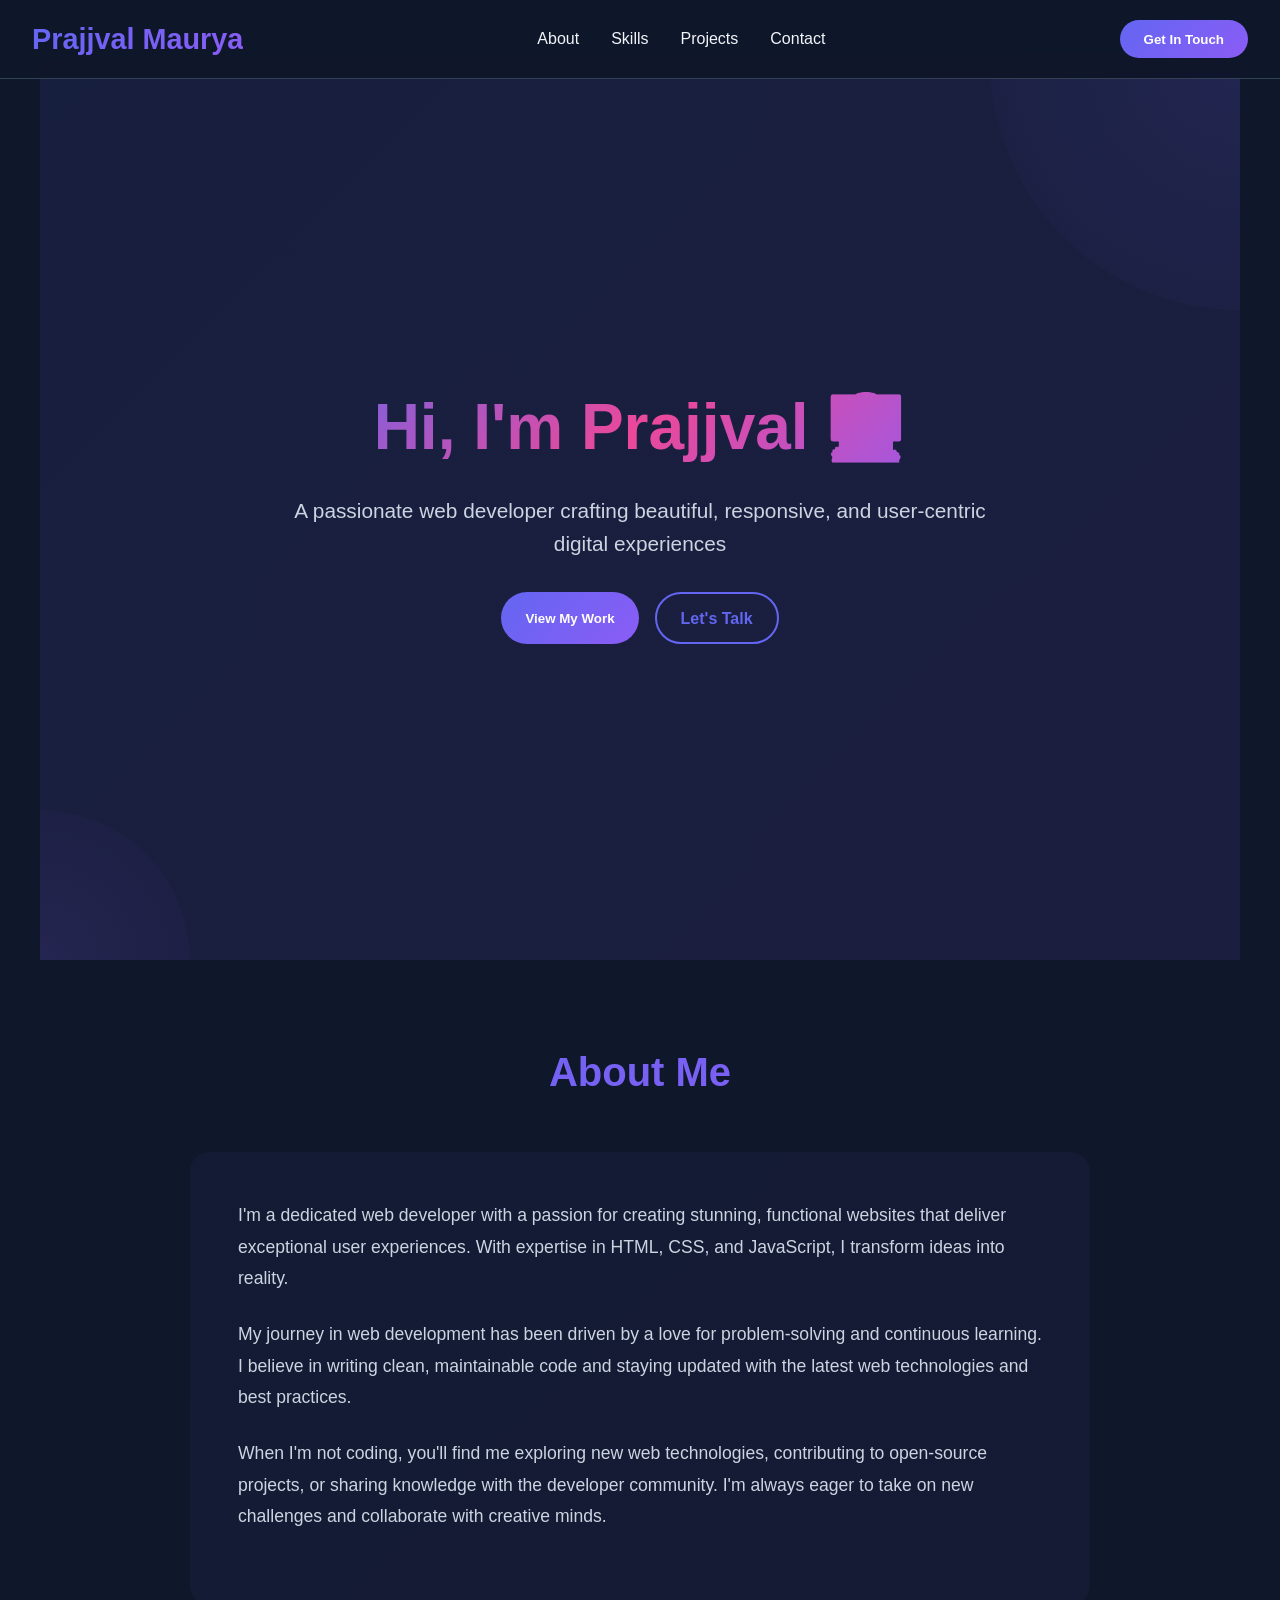
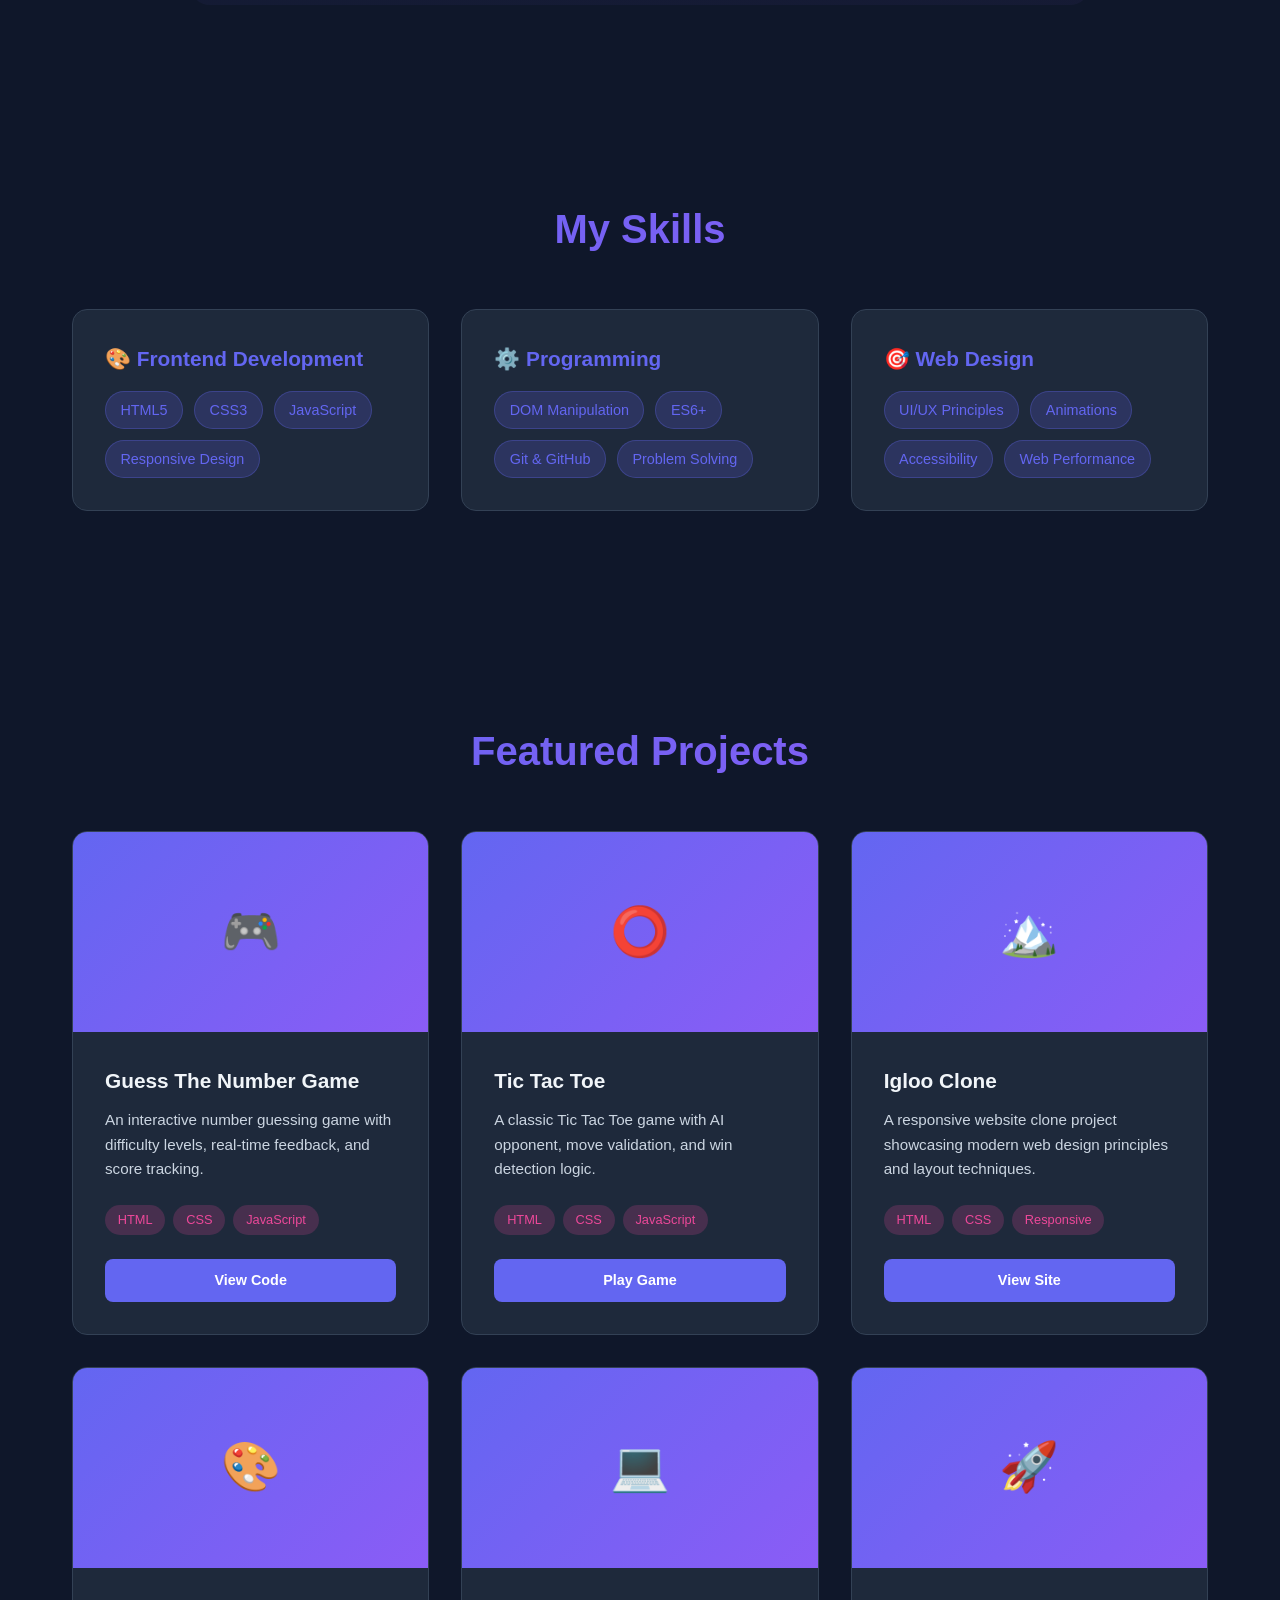
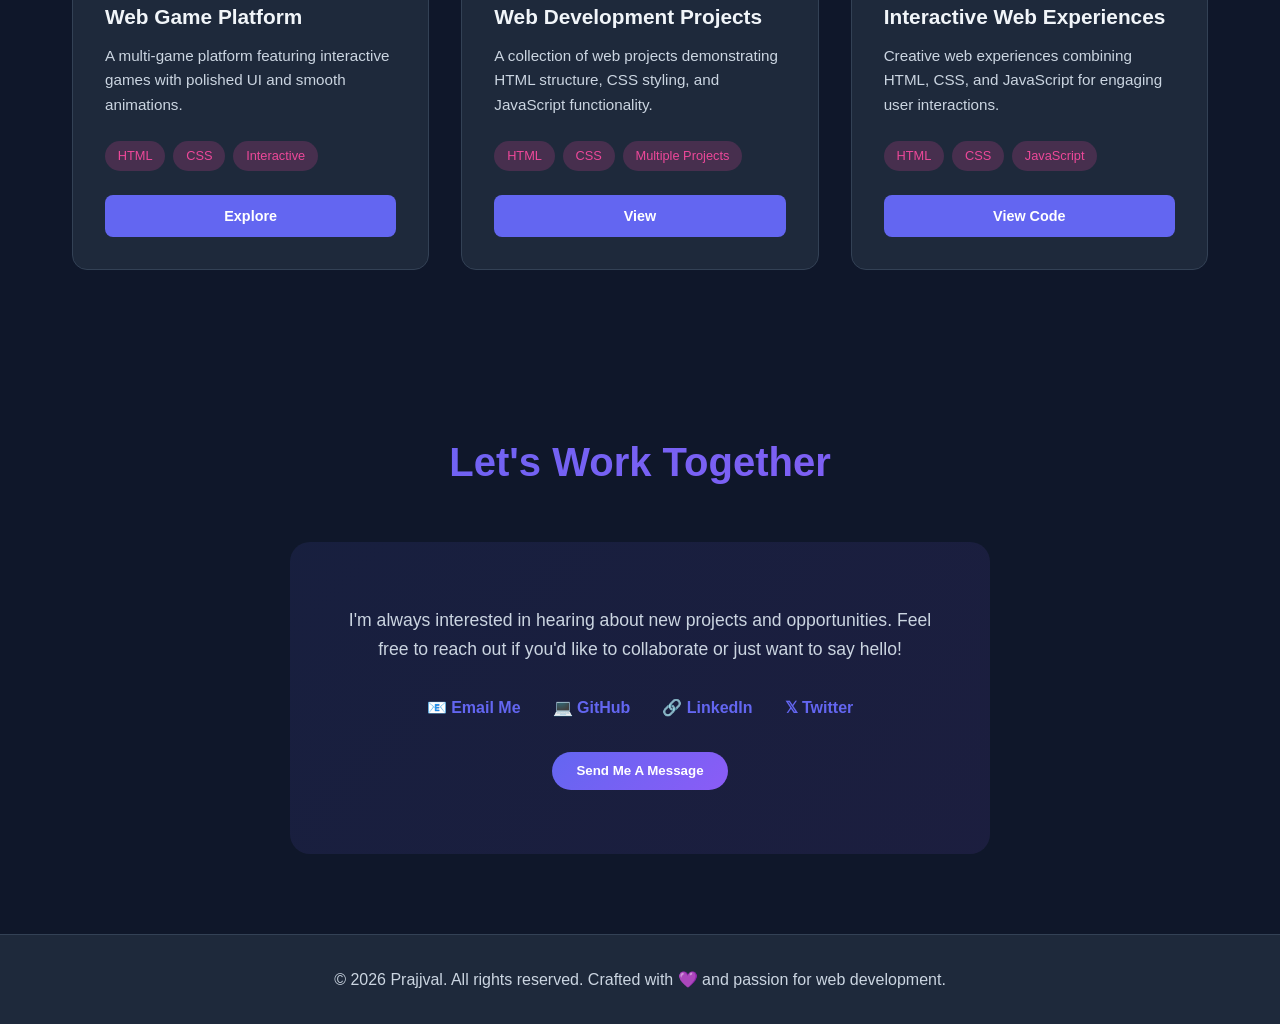
==== my-portfolio/index.html @ e957df8e "Rename portfolio.html to index.html" ====
<!DOCTYPE html>
<html lang="en">
<head>
    <meta charset="UTF-8">
    <meta name="viewport" content="width=device-width, initial-scale=1.0">
    <title>Prajjval-Web Developer Portfolio</title>
    <link rel="stylesheet" href="portfolio.css">
</head>
<body>
    <!-- Navigation -->
    <nav>
        <div class="logo">Prajjval Maurya</div>
        <ul class="nav-links">
            <li><a href="#about">About</a></li>
            <li><a href="#skills">Skills</a></li>
            <li><a href="#projects">Projects</a></li>
            <li><a href="#contact">Contact</a></li>
        </ul>
        <button class="cta-button" onclick="document.getElementById('contact').scrollIntoView(true)">Get In Touch</button>
    </nav>

    <!-- Hero Section -->
    <section class="hero">
        <div class="hero-content">
            <h1>Hi, I'm Prajjval 👨‍💻</h1>
            <p>A passionate web developer crafting beautiful, responsive, and user-centric digital experiences</p>
            <div class="hero-buttons">
                <button class="cta-button" onclick="document.getElementById('projects').scrollIntoView(true)">View My Work</button>
                <a href="#contact" class="secondary-button">Let's Talk</a>
            </div>
        </div>
    </section>

    <!-- About Section -->
    <section id="about">
        <h2 class="section-title">About Me</h2>
        <div class="about">
            <p>
                I'm a dedicated web developer with a passion for creating stunning, functional websites that deliver exceptional user experiences. With expertise in HTML, CSS, and JavaScript, I transform ideas into reality.
            </p>
            <p>
                My journey in web development has been driven by a love for problem-solving and continuous learning. I believe in writing clean, maintainable code and staying updated with the latest web technologies and best practices.
            </p>
            <p>
                When I'm not coding, you'll find me exploring new web technologies, contributing to open-source projects, or sharing knowledge with the developer community. I'm always eager to take on new challenges and collaborate with creative minds.
            </p>
        </div>
    </section>

    <!-- Skills Section -->
    <section id="skills">
        <h2 class="section-title">My Skills</h2>
        <div class="skills-container">
            <div class="skill-card">
                <h3>🎨 Frontend Development</h3>
                <div class="skill-list">
                    <span class="skill-tag">HTML5</span>
                    <span class="skill-tag">CSS3</span>
                    <span class="skill-tag">JavaScript</span>
                    <span class="skill-tag">Responsive Design</span>
                </div>
            </div>
            <div class="skill-card">
                <h3>⚙️ Programming</h3>
                <div class="skill-list">
                    <span class="skill-tag">DOM Manipulation</span>
                    <span class="skill-tag">ES6+</span>
                    <span class="skill-tag">Git & GitHub</span>
                    <span class="skill-tag">Problem Solving</span>
                </div>
            </div>
            <div class="skill-card">
                <h3>🎯 Web Design</h3>
                <div class="skill-list">
                    <span class="skill-tag">UI/UX Principles</span>
                    <span class="skill-tag">Animations</span>
                    <span class="skill-tag">Accessibility</span>
                    <span class="skill-tag">Web Performance</span>
                </div>
            </div>
        </div>
    </section>

    <!-- Projects Section -->
    <section id="projects">
        <h2 class="section-title">Featured Projects</h2>
        <div class="projects-grid">
            <div class="project-card">
                <div class="project-image">🎮</div>
                <div class="project-content">
                    <h3>Guess The Number Game</h3>
                    <p>An interactive number guessing game with difficulty levels, real-time feedback, and score tracking.</p>
                    <div class="project-tags">
                        <span class="project-tag">HTML</span>
                        <span class="project-tag">CSS</span>
                        <span class="project-tag">JavaScript</span>
                    </div>
                    <div class="project-links">
                        <a href="../guessthenumgame.js" class="live">View Code</a>
                    </div>
                </div>
            </div>

            <div class="project-card">
                <div class="project-image">⭕</div>
                <div class="project-content">
                    <h3>Tic Tac Toe</h3>
                    <p>A classic Tic Tac Toe game with AI opponent, move validation, and win detection logic.</p>
                    <div class="project-tags">
                        <span class="project-tag">HTML</span>
                        <span class="project-tag">CSS</span>
                        <span class="project-tag">JavaScript</span>
                    </div>
                    <div class="project-links">
                        <a href="../tictactoe.html" class="live">Play Game</a>
                    </div>
                </div>
            </div>

            <div class="project-card">
                <div class="project-image">🏔️</div>
                <div class="project-content">
                    <h3>Igloo Clone</h3>
                    <p>A responsive website clone project showcasing modern web design principles and layout techniques.</p>
                    <div class="project-tags">
                        <span class="project-tag">HTML</span>
                        <span class="project-tag">CSS</span>
                        <span class="project-tag">Responsive</span>
                    </div>
                    <div class="project-links">
                        <a href="../igloo-clone/index.html" class="live">View Site</a>
                    </div>
                </div>
            </div>

            <div class="project-card">
                <div class="project-image">🎨</div>
                <div class="project-content">
                    <h3>Web Game Platform</h3>
                    <p>A multi-game platform featuring interactive games with polished UI and smooth animations.</p>
                    <div class="project-tags">
                        <span class="project-tag">HTML</span>
                        <span class="project-tag">CSS</span>
                        <span class="project-tag">Interactive</span>
                    </div>
                    <div class="project-links">
                        <a href="../game.html" class="live">Explore</a>
                    </div>
                </div>
            </div>

            <div class="project-card">
                <div class="project-image">💻</div>
                <div class="project-content">
                    <h3>Web Development Projects</h3>
                    <p>A collection of web projects demonstrating HTML structure, CSS styling, and JavaScript functionality.</p>
                    <div class="project-tags">
                        <span class="project-tag">HTML</span>
                        <span class="project-tag">CSS</span>
                        <span class="project-tag">Multiple Projects</span>
                    </div>
                    <div class="project-links">
                        <a href="../htmlbestproject.html" class="live">View</a>
                    </div>
                </div>
            </div>

            <div class="project-card">
                <div class="project-image">🚀</div>
                <div class="project-content">
                    <h3>Interactive Web Experiences</h3>
                    <p>Creative web experiences combining HTML, CSS, and JavaScript for engaging user interactions.</p>
                    <div class="project-tags">
                        <span class="project-tag">HTML</span>
                        <span class="project-tag">CSS</span>
                        <span class="project-tag">JavaScript</span>
                    </div>
                    <div class="project-links">
                        <a href="../script.js" class="live">View Code</a>
                    </div>
                </div>
            </div>
        </div>
    </section>

    <!-- Contact Section -->
    <section id="contact">
        <h2 class="section-title">Let's Work Together</h2>
        <div class="contact">
            <p>I'm always interested in hearing about new projects and opportunities. Feel free to reach out if you'd like to collaborate or just want to say hello!</p>
            <div class="contact-links">
                <a href="mailto:prajjvalmaurya17@gmail.com" class="contact-link">📧 Email Me</a>
                <a href="https://github.com/Prajjvalmaurya" target="_blank" class="contact-link">💻 GitHub</a>
                <a href="https://www.linkedin.com/in/prajjval-maurya-378083308/" target="_blank" class="contact-link">🔗 LinkedIn</a>
                <a href="https://twitter.com" target="_blank" class="contact-link">𝕏 Twitter</a>
            </div>
            <button class="cta-button" onclick="alert('Thank you for your interest! Please update the email link with your actual contact information.')">Send Me A Message</button>
        </div>
    </section>

    <!-- Footer -->
    <footer>
        <p>&copy; 2026 Prajjval. All rights reserved. Crafted with 💜 and passion for web development.</p>
    </footer>
</body>
</html>
---- my-portfolio/portfolio.css ----
* {
    margin: 0;
    padding: 0;
    box-sizing: border-box;
}

:root {
    --primary-color: #6366f1;
    --secondary-color: #8b5cf6;
    --accent-color: #ec4899;
    --dark-bg: #0f172a;
    --card-bg: #1e293b;
    --text-primary: #f1f5f9;
    --text-secondary: #cbd5e1;
    --border-color: #334155;
}

body {
    font-family: 'Segoe UI', Tahoma, Geneva, Verdana, sans-serif;
    background-color: var(--dark-bg);
    color: var(--text-primary);
    line-height: 1.6;
    overflow-x: hidden;
}

/* Navigation */
nav {
    position: fixed;
    top: 0;
    width: 100%;
    background: rgba(15, 23, 42, 0.95);
    backdrop-filter: blur(10px);
    padding: 1rem 2rem;
    display: flex;
    justify-content: space-between;
    align-items: center;
    z-index: 1000;
    border-bottom: 1px solid var(--border-color);
}

.logo {
    font-size: 1.8rem;
    font-weight: bold;
    background: linear-gradient(135deg, var(--primary-color), var(--secondary-color));
    -webkit-background-clip: text;
    -webkit-text-fill-color: transparent;
    background-clip: text;
}

.nav-links {
    display: flex;
    list-style: none;
    gap: 2rem;
}

.nav-links a {
    color: var(--text-primary);
    text-decoration: none;     
    transition: color 0.3s ease;
    font-weight: 500;
}

.nav-links a:hover {
    color: var(--primary-color);
}

.cta-button {
    background: linear-gradient(135deg, var(--primary-color), var(--secondary-color));
    color: white;
    padding: 0.7rem 1.5rem;
    border-radius: 50px;
    text-decoration: none;
    transition: transform 0.3s ease, box-shadow 0.3s ease;
    border: none;
    cursor: pointer;
    font-weight: 600;
}

.cta-button:hover {
    transform: translateY(-2px);
    box-shadow: 0 10px 30px rgba(99, 102, 241, 0.3);
}

/* Hero Section */
.hero {
    min-height: 100vh;
    display: flex;
    align-items: center;
    justify-content: center;
    text-align: center;
    background: linear-gradient(135deg, rgba(99, 102, 241, 0.1), rgba(139, 92, 246, 0.1));
    margin-top: 60px;
    position: relative;
    overflow: hidden;
}

.hero::before {
    content: '';
    position: absolute;
    width: 500px;
    height: 500px;
    background: radial-gradient(circle, rgba(99, 102, 241, 0.1), transparent);
    border-radius: 50%;
    top: -250px;
    right: -250px;
    animation: float 20s infinite ease-in-out;
}

.hero::after {
    content: '';
    position: absolute;
    width: 300px;
    height: 300px;
    background: radial-gradient(circle, rgba(139, 92, 246, 0.1), transparent);
    border-radius: 50%;
    bottom: -150px;
    left: -150px;
    animation: float 25s infinite ease-in-out;
}

.hero-content {
    position: relative;
    z-index: 1;
    max-width: 800px;
    padding: 2rem;
}

.hero h1 {
    font-size: 4rem;
    margin-bottom: 1rem;
    background: linear-gradient(135deg, var(--primary-color), var(--accent-color), var(--secondary-color));
    -webkit-background-clip: text;
    -webkit-text-fill-color: transparent;
    background-clip: text;
    animation: slideInDown 1s ease-out;
}

.hero p {
    font-size: 1.3rem;
    color: var(--text-secondary);
    margin-bottom: 2rem;
    animation: slideInUp 1s ease-out 0.2s both;
}

.hero-buttons {
    display: flex;
    gap: 1rem;
    justify-content: center;
    flex-wrap: wrap;
    animation: slideInUp 1s ease-out 0.4s both;
}

.secondary-button {
    border: 2px solid var(--primary-color);
    color: var(--primary-color);
    padding: 0.7rem 1.5rem;
    border-radius: 50px;
    text-decoration: none;
    transition: all 0.3s ease;
    font-weight: 600;
}

.secondary-button:hover {
    background: var(--primary-color);
    color: white;
    transform: translateY(-2px);
}

/* Animations */
@keyframes float {
    0%, 100% { transform: translateY(0px); }
    50% { transform: translateY(30px); }
}

@keyframes slideInDown {
    from {
        opacity: 0;
        transform: translateY(-30px);
    }
    to {
        opacity: 1;
        transform: translateY(0);
    }
}

@keyframes slideInUp {
    from {
        opacity: 0;
        transform: translateY(30px);
    }
    to {
        opacity: 1;
        transform: translateY(0);
    }
}

@keyframes fadeInScale {
    from {
        opacity: 0;
        transform: scale(0.9);
    }
    to {
        opacity: 1;
        transform: scale(1);
    }
}

/* Section Styling */
section {
    padding: 5rem 2rem;
    max-width: 1200px;
    margin: 0 auto;
}

.section-title {
    font-size: 2.5rem;
    margin-bottom: 3rem;
    text-align: center;
    background: linear-gradient(135deg, var(--primary-color), var(--secondary-color));
    -webkit-background-clip: text;
    -webkit-text-fill-color: transparent;
    background-clip: text;
}

/* About Section */
.about {
    background: linear-gradient(135deg, rgba(99, 102, 241, 0.05), rgba(139, 92, 246, 0.05));
    border-radius: 20px;
    padding: 3rem;
    margin: 2rem auto;
    max-width: 900px;
}

.about p {
    font-size: 1.1rem;
    color: var(--text-secondary);
    margin-bottom: 1.5rem;
    line-height: 1.8;
}

/* Skills Section */
.skills-container {
    display: grid;
    grid-template-columns: repeat(auto-fit, minmax(250px, 1fr));
    gap: 2rem;
    margin-bottom: 3rem;
}

.skill-card {
    background: var(--card-bg);
    padding: 2rem;
    border-radius: 15px;
    border: 1px solid var(--border-color);
    transition: all 0.3s ease;
    animation: fadeInScale 0.6s ease-out;
}

.skill-card:hover {
    transform: translateY(-10px);
    border-color: var(--primary-color);
    box-shadow: 0 20px 50px rgba(99, 102, 241, 0.2);
}

.skill-card h3 {
    color: var(--primary-color);
    margin-bottom: 1rem;
    font-size: 1.3rem;
}

.skill-list {
    display: flex;
    flex-wrap: wrap;
    gap: 0.7rem;
}

.skill-tag {
    background: rgba(99, 102, 241, 0.2);
    color: var(--primary-color);
    padding: 0.4rem 0.9rem;
    border-radius: 20px;
    font-size: 0.9rem;
    border: 1px solid rgba(99, 102, 241, 0.3);
}

/* Projects Section */
.projects-grid {
    display: grid;
    grid-template-columns: repeat(auto-fit, minmax(300px, 1fr));
    gap: 2rem;
}

.project-card {
    background: var(--card-bg);
    border-radius: 15px;
    overflow: hidden;
    border: 1px solid var(--border-color);
    transition: all 0.3s ease;
    animation: fadeInScale 0.6s ease-out;
}

.project-card:hover {
    transform: translateY(-15px);
    border-color: var(--accent-color);
    box-shadow: 0 25px 60px rgba(236, 72, 153, 0.2);
}

.project-image {
    width: 100%;
    height: 200px;
    background: linear-gradient(135deg, var(--primary-color), var(--secondary-color));
    display: flex;
    align-items: center;
    justify-content: center;
    font-size: 3rem;
    color: white;
}

.project-content {
    padding: 2rem;
}

.project-content h3 {
    color: var(--text-primary);
    margin-bottom: 0.7rem;
    font-size: 1.3rem;
}

.project-content p {
    color: var(--text-secondary);
    font-size: 0.95rem;
    margin-bottom: 1.5rem;
}

.project-tags {
    display: flex;
    flex-wrap: wrap;
    gap: 0.5rem;
    margin-bottom: 1.5rem;
}

.project-tag {
    background: rgba(236, 72, 153, 0.2);
    color: var(--accent-color);
    padding: 0.3rem 0.8rem;
    border-radius: 15px;
    font-size: 0.8rem;
}

.project-links {
    display: flex;
    gap: 1rem;
}

.project-links a {
    flex: 1;
    text-align: center;
    padding: 0.6rem;
    border-radius: 8px;
    text-decoration: none;
    transition: all 0.3s ease;
    font-size: 0.9rem;
    font-weight: 600;
}

.project-links .live {
    background: var(--primary-color);
    color: white;
}

.project-links .live:hover {
    background: var(--secondary-color);
}

.project-links .code {
    border: 1px solid var(--primary-color);
    color: var(--primary-color);
}

.project-links .code:hover {
    background: var(--primary-color);
    color: white;
}

/* Contact Section */
.contact {
    background: linear-gradient(135deg, rgba(99, 102, 241, 0.1), rgba(139, 92, 246, 0.1));
    border-radius: 20px;
    padding: 4rem 3rem;
    text-align: center;
    max-width: 700px;
    margin: 0 auto;
}

.contact p {
    font-size: 1.1rem;
    color: var(--text-secondary);
    margin-bottom: 2rem;
}

.contact-links {
    display: flex;
    justify-content: center;
    gap: 2rem;
    flex-wrap: wrap;
    margin-bottom: 2rem;
}

.contact-link {
    color: var(--primary-color);
    text-decoration: none;
    font-weight: 600;
    transition: all 0.3s ease;
    display: flex;
    align-items: center;
    gap: 0.5rem;
}

.contact-link:hover {
    color: var(--accent-color);
    transform: translateX(5px);
}

/* Footer */
footer {
    background: var(--card-bg);
    border-top: 1px solid var(--border-color);
    padding: 2rem;
    text-align: center;
    color: var(--text-secondary);
}

/* Responsive */
@media (max-width: 768px) {
    nav {
        flex-direction: column;
        gap: 1rem;
    }

    .nav-links {
        gap: 1rem;
        font-size: 0.9rem;
    }

    .hero h1 {
        font-size: 2.5rem;
    }

    .hero p {
        font-size: 1rem;
    }

    .section-title {
        font-size: 2rem;
    }

    .cta-button {
        padding: 0.6rem 1.2rem;
    }

    .hero-buttons {
        flex-direction: column;
    }

    .contact-links {
        flex-direction: column;
    }
}

/* Smooth scrolling */
html {
    scroll-behavior: smooth;
}

/* Scrollbar styling */
::-webkit-scrollbar {
    width: 10px;
}

::-webkit-scrollbar-track {
    background: var(--dark-bg);
}

::-webkit-scrollbar-thumb {
    background: var(--primary-color);
    border-radius: 5px;
}

::-webkit-scrollbar-thumb:hover {
    background: var(--secondary-color);
}
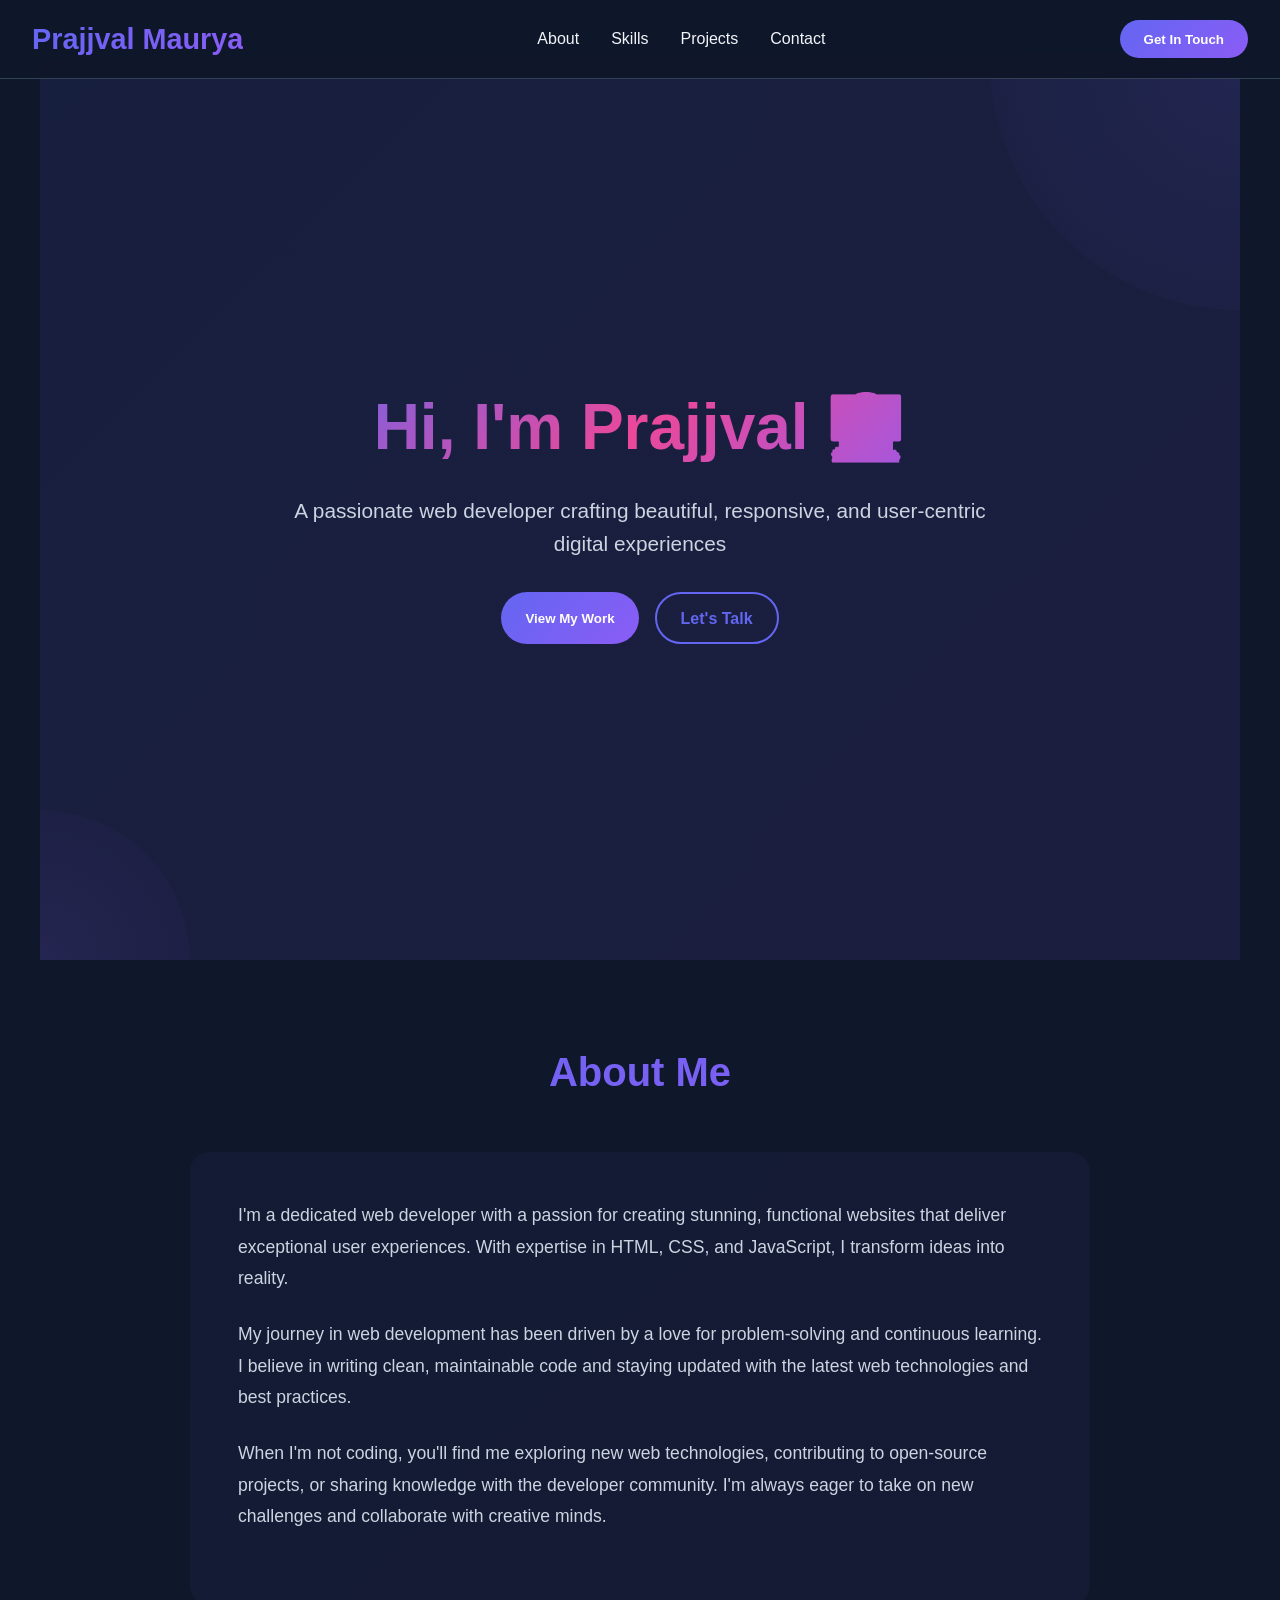
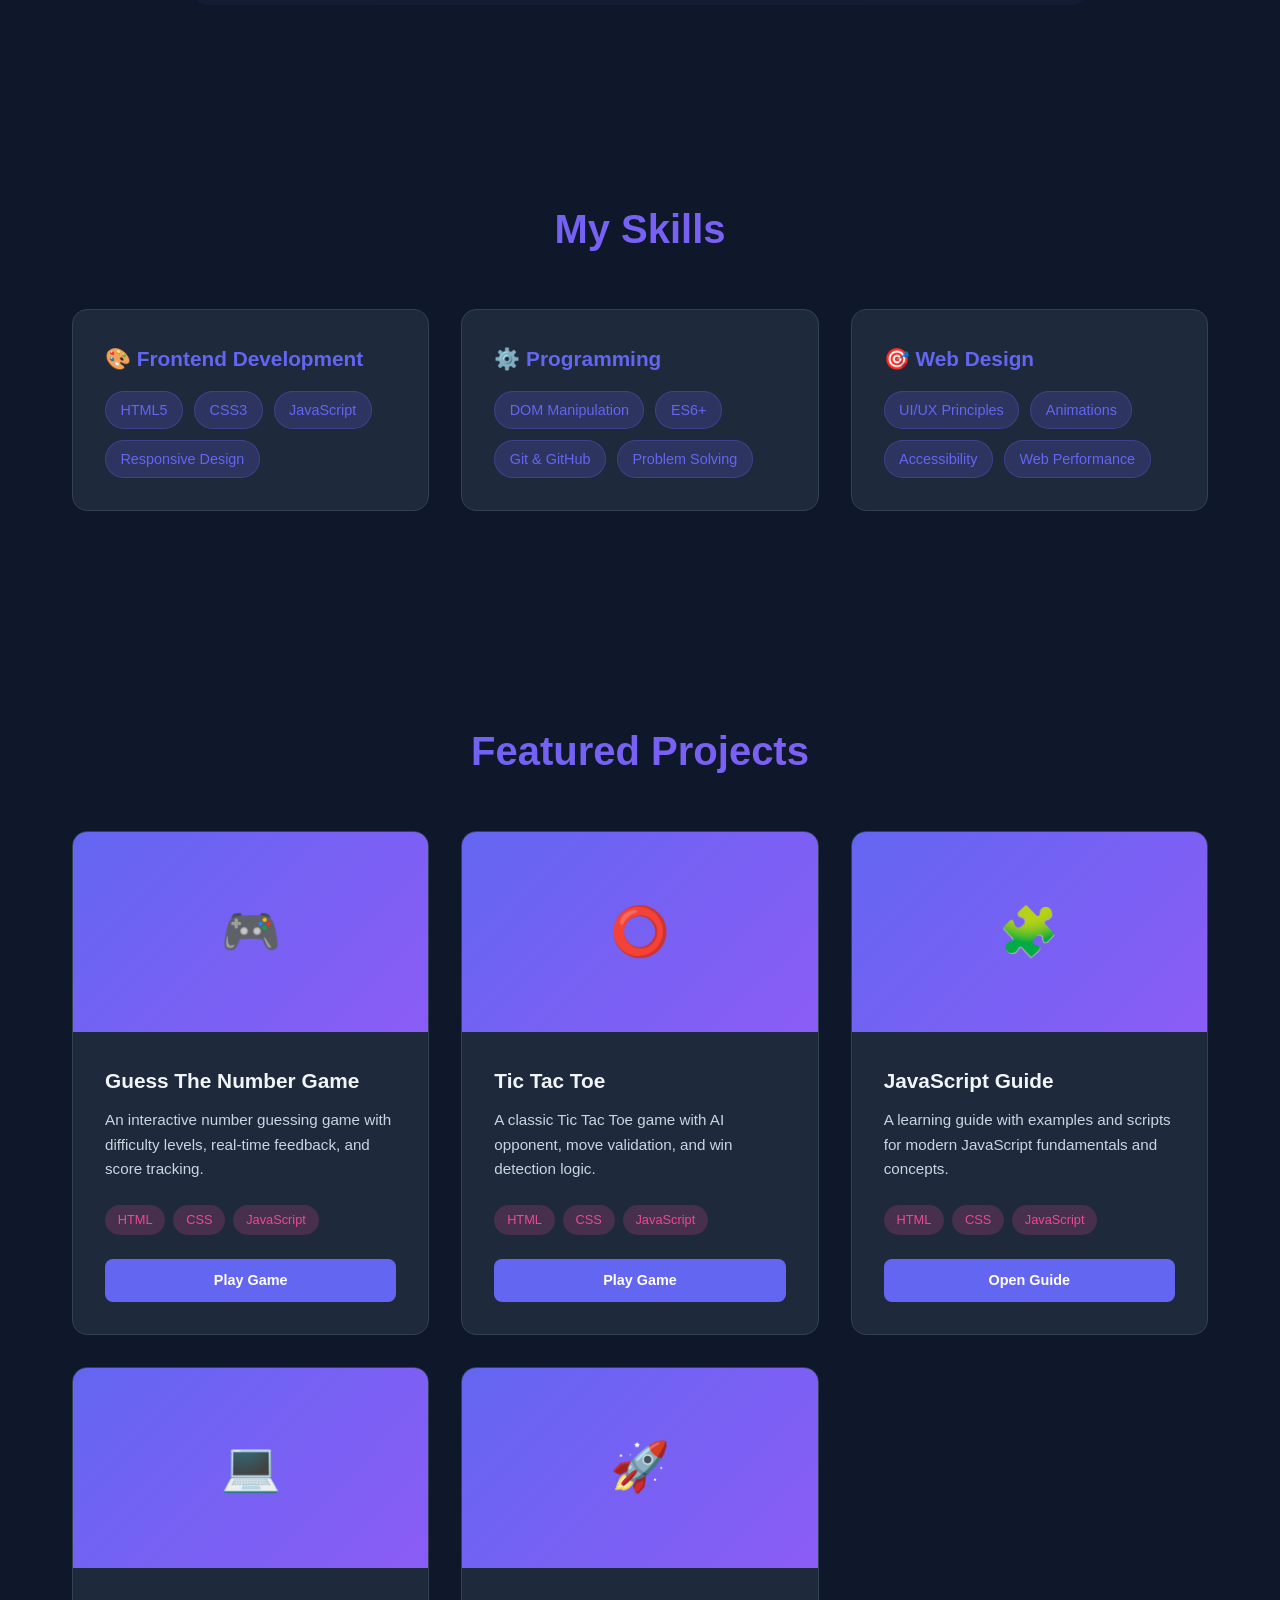
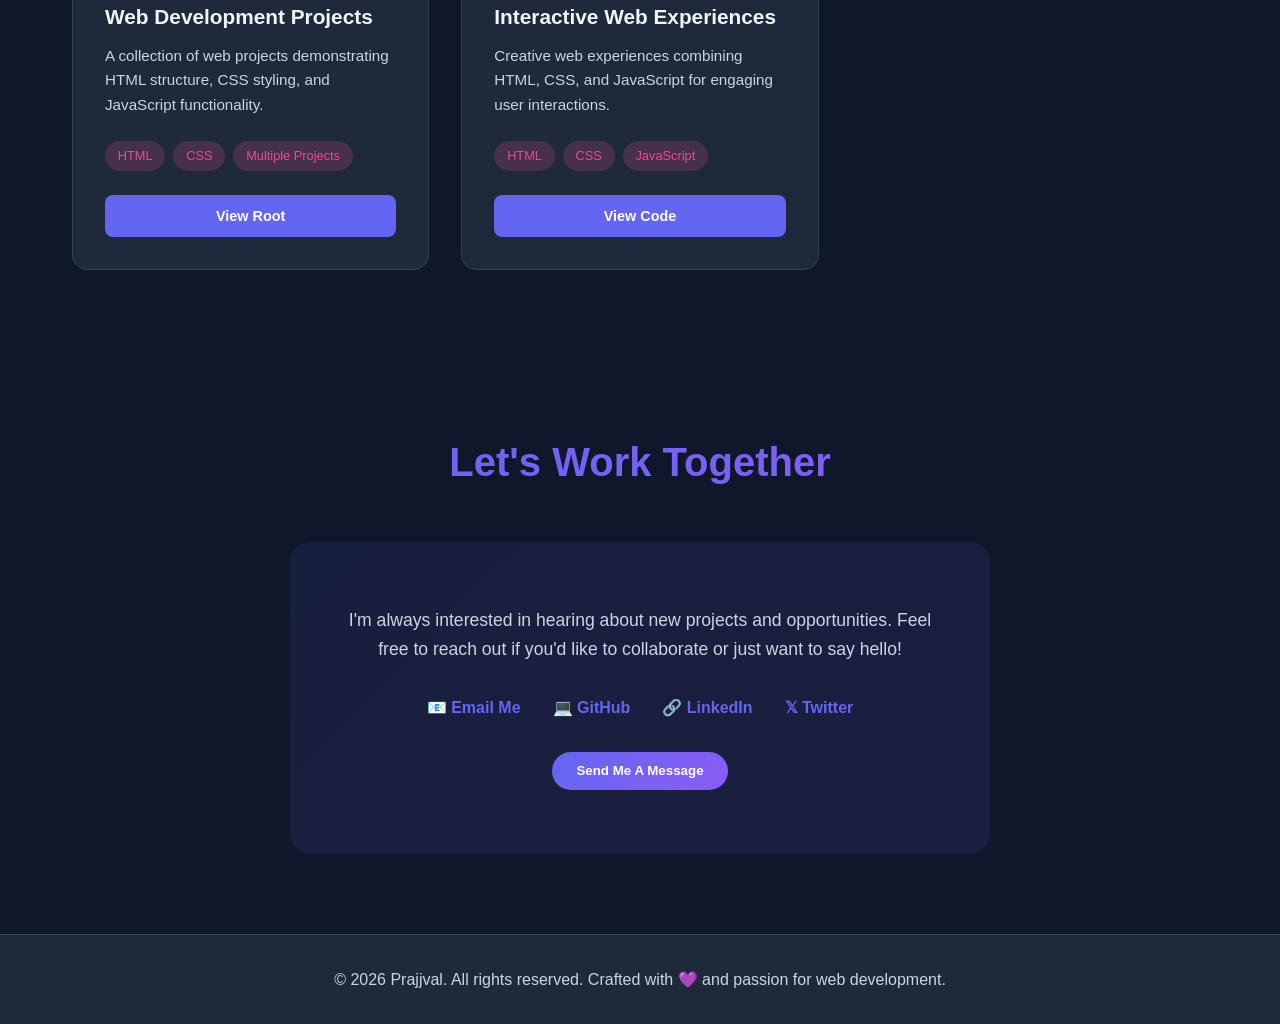
==== commit aaed43e5: "Remove igloo clone, add javascript-guide and fix project links" ====
--- a/my-portfolio/index.html
+++ b/my-portfolio/index.html
@@ -96,7 +96,7 @@
                         <span class="project-tag">JavaScript</span>
                     </div>
                     <div class="project-links">
-                        <a href="../guessthenumgame.js" class="live">View Code</a>
+                        <a href="../game1/game.html" class="live">Play Game</a>
                     </div>
                 </div>
             </div>
@@ -118,33 +118,17 @@
             </div>
 
             <div class="project-card">
-                <div class="project-image">🏔️</div>
+                <div class="project-image">🧩</div>
                 <div class="project-content">
-                    <h3>Igloo Clone</h3>
-                    <p>A responsive website clone project showcasing modern web design principles and layout techniques.</p>
+                    <h3>JavaScript Guide</h3>
+                    <p>A learning guide with examples and scripts for modern JavaScript fundamentals and concepts.</p>
                     <div class="project-tags">
                         <span class="project-tag">HTML</span>
                         <span class="project-tag">CSS</span>
-                        <span class="project-tag">Responsive</span>
+                        <span class="project-tag">JavaScript</span>
                     </div>
                     <div class="project-links">
-                        <a href="../igloo-clone/index.html" class="live">View Site</a>
-                    </div>
-                </div>
-            </div>
-
-            <div class="project-card">
-                <div class="project-image">🎨</div>
-                <div class="project-content">
-                    <h3>Web Game Platform</h3>
-                    <p>A multi-game platform featuring interactive games with polished UI and smooth animations.</p>
-                    <div class="project-tags">
-                        <span class="project-tag">HTML</span>
-                        <span class="project-tag">CSS</span>
-                        <span class="project-tag">Interactive</span>
-                    </div>
-                    <div class="project-links">
-                        <a href="../game.html" class="live">Explore</a>
+                        <a href="../javascript-guide/index.html" class="live">Open Guide</a>
                     </div>
                 </div>
             </div>
@@ -160,7 +144,7 @@
                         <span class="project-tag">Multiple Projects</span>
                     </div>
                     <div class="project-links">
-                        <a href="../htmlbestproject.html" class="live">View</a>
+                        <a href="../" class="live">View Root</a>
                     </div>
                 </div>
             </div>
--- a/my-portfolio/portfolio.css
+++ b/my-portfolio/portfolio.css
@@ -1,9 +1,17 @@
+/* ---------------------------------------------------------------------------
+   Reset and box-sizing for all elements
+   Removes default margins/padding and makes width calculations predictable
+   --------------------------------------------------------------------------- */
 * {
     margin: 0;
     padding: 0;
     box-sizing: border-box;
 }
 
+/* ---------------------------------------------------------------------------
+   CSS custom properties (variables) for consistent theming
+   Changing a value here updates colors across the site
+   --------------------------------------------------------------------------- */
 :root {
     --primary-color: #6366f1;
     --secondary-color: #8b5cf6;
@@ -15,6 +23,10 @@
     --border-color: #334155;
 }
 
+/* ---------------------------------------------------------------------------
+   Base page styles applied to <body>
+   Sets font, background, text color and prevents horizontal scrolling
+   --------------------------------------------------------------------------- */
 body {
     font-family: 'Segoe UI', Tahoma, Geneva, Verdana, sans-serif;
     background-color: var(--dark-bg);
@@ -23,7 +35,11 @@
     overflow-x: hidden;
 }
 
+/* ---------------------------------------------------------------------------
+   Navigation bar and related elements
+   --------------------------------------------------------------------------- */
 /* Navigation */
+/* main navigation bar that sticks to top */
 nav {
     position: fixed;
     top: 0;
@@ -38,6 +54,7 @@
     border-bottom: 1px solid var(--border-color);
 }
 
+/* site logo text with gradient coloring */
 .logo {
     font-size: 1.8rem;
     font-weight: bold;
@@ -47,12 +64,14 @@
     background-clip: text;
 }
 
+/* container for nav links, laid out with flexbox */
 .nav-links {
     display: flex;
     list-style: none;
     gap: 2rem;
 }
 
+/* individual link styles inside nav */
 .nav-links a {
     color: var(--text-primary);
     text-decoration: none;     
@@ -60,10 +79,12 @@
     font-weight: 500;
 }
 
+/* hover effect on nav links */
 .nav-links a:hover {
     color: var(--primary-color);
 }
 
+/* call-to-action button styling used in nav and hero */
 .cta-button {
     background: linear-gradient(135deg, var(--primary-color), var(--secondary-color));
     color: white;
@@ -76,11 +97,15 @@
     font-weight: 600;
 }
 
+/* hover lift and shadow for CTA buttons */
 .cta-button:hover {
     transform: translateY(-2px);
     box-shadow: 0 10px 30px rgba(99, 102, 241, 0.3);
 }
 
+/* ---------------------------------------------------------------------------
+   Hero (intro) section styling and animations
+   --------------------------------------------------------------------------- */
 /* Hero Section */
 .hero {
     min-height: 100vh;
@@ -94,6 +119,7 @@
     overflow: hidden;
 }
 
+/* decorative floating circle (top right) */
 .hero::before {
     content: '';
     position: absolute;
@@ -106,6 +132,7 @@
     animation: float 20s infinite ease-in-out;
 }
 
+/* decorative floating circle (bottom left) */
 .hero::after {
     content: '';
     position: absolute;
@@ -118,6 +145,7 @@
     animation: float 25s infinite ease-in-out;
 }
 
+/* inner wrapper holding hero text and buttons */
 .hero-content {
     position: relative;
     z-index: 1;
@@ -125,6 +153,7 @@
     padding: 2rem;
 }
 
+/* main headline in hero with gradient text */
 .hero h1 {
     font-size: 4rem;
     margin-bottom: 1rem;
@@ -135,6 +164,7 @@
     animation: slideInDown 1s ease-out;
 }
 
+/* paragraph text inside hero */
 .hero p {
     font-size: 1.3rem;
     color: var(--text-secondary);
@@ -142,6 +172,7 @@
     animation: slideInUp 1s ease-out 0.2s both;
 }
 
+/* container for hero action buttons */
 .hero-buttons {
     display: flex;
     gap: 1rem;
@@ -150,6 +181,7 @@
     animation: slideInUp 1s ease-out 0.4s both;
 }
 
+/* secondary link styled as button used in hero */
 .secondary-button {
     border: 2px solid var(--primary-color);
     color: var(--primary-color);
@@ -160,12 +192,16 @@
     font-weight: 600;
 }
 
+/* hover styling for secondary button */
 .secondary-button:hover {
     background: var(--primary-color);
     color: white;
     transform: translateY(-2px);
 }
 
+/* ---------------------------------------------------------------------------
+   Keyframe definitions for reusable animations
+   --------------------------------------------------------------------------- */
 /* Animations */
 @keyframes float {
     0%, 100% { transform: translateY(0px); }
@@ -205,6 +241,9 @@
     }
 }
 
+/* ---------------------------------------------------------------------------
+   General section padding/width and title gradient
+   --------------------------------------------------------------------------- */
 /* Section Styling */
 section {
     padding: 5rem 2rem;
@@ -212,6 +251,7 @@
     margin: 0 auto;
 }
 
+/* title at start of each section with gradient text */
 .section-title {
     font-size: 2.5rem;
     margin-bottom: 3rem;
@@ -222,6 +262,9 @@
     background-clip: text;
 }
 
+/* ---------------------------------------------------------------------------
+   Styles specific to the About section
+   --------------------------------------------------------------------------- */
 /* About Section */
 .about {
     background: linear-gradient(135deg, rgba(99, 102, 241, 0.05), rgba(139, 92, 246, 0.05));
@@ -231,6 +274,7 @@
     max-width: 900px;
 }
 
+/* paragraphs inside about box */
 .about p {
     font-size: 1.1rem;
     color: var(--text-secondary);
@@ -238,6 +282,9 @@
     line-height: 1.8;
 }
 
+/* ---------------------------------------------------------------------------
+   Styles for the Skills cards and tags
+   --------------------------------------------------------------------------- */
 /* Skills Section */
 .skills-container {
     display: grid;
@@ -246,6 +293,7 @@
     margin-bottom: 3rem;
 }
 
+/* individual skill card styling */
 .skill-card {
     background: var(--card-bg);
     padding: 2rem;
@@ -255,6 +303,7 @@
     animation: fadeInScale 0.6s ease-out;
 }
 
+/* hover effect for skill cards */
 .skill-card:hover {
     transform: translateY(-10px);
     border-color: var(--primary-color);
@@ -267,12 +316,14 @@
     font-size: 1.3rem;
 }
 
+/* flex container for tags inside skill card */
 .skill-list {
     display: flex;
     flex-wrap: wrap;
     gap: 0.7rem;
 }
 
+/* pill-shaped tag for each skill */
 .skill-tag {
     background: rgba(99, 102, 241, 0.2);
     color: var(--primary-color);
@@ -282,6 +333,9 @@
     border: 1px solid rgba(99, 102, 241, 0.3);
 }
 
+/* ---------------------------------------------------------------------------
+   Styles for project cards, images and links
+   --------------------------------------------------------------------------- */
 /* Projects Section */
 .projects-grid {
     display: grid;
@@ -289,6 +343,7 @@
     gap: 2rem;
 }
 
+/* individual project card */
 .project-card {
     background: var(--card-bg);
     border-radius: 15px;
@@ -298,12 +353,14 @@
     animation: fadeInScale 0.6s ease-out;
 }
 
+/* hover lift for project card */
 .project-card:hover {
     transform: translateY(-15px);
     border-color: var(--accent-color);
     box-shadow: 0 25px 60px rgba(236, 72, 153, 0.2);
 }
 
+/* colored header block of a project card */
 .project-image {
     width: 100%;
     height: 200px;
@@ -315,22 +372,26 @@
     color: white;
 }
 
+/* content area (text) inside project card */
 .project-content {
     padding: 2rem;
 }
 
+/* heading within project content */
 .project-content h3 {
     color: var(--text-primary);
     margin-bottom: 0.7rem;
     font-size: 1.3rem;
 }
 
+/* descriptive paragraph inside project card */
 .project-content p {
     color: var(--text-secondary);
     font-size: 0.95rem;
     margin-bottom: 1.5rem;
 }
 
+/* wrapper for technology tags in project */
 .project-tags {
     display: flex;
     flex-wrap: wrap;
@@ -338,6 +399,7 @@
     margin-bottom: 1.5rem;
 }
 
+/* individual tech tag on project card */
 .project-tag {
     background: rgba(236, 72, 153, 0.2);
     color: var(--accent-color);
@@ -346,11 +408,13 @@
     font-size: 0.8rem;
 }
 
+/* container for project action links (live/code) */
 .project-links {
     display: flex;
     gap: 1rem;
 }
 
+/* style for buttons inside project links */
 .project-links a {
     flex: 1;
     text-align: center;
@@ -362,25 +426,32 @@
     font-weight: 600;
 }
 
+/* live-demo link background color */
 .project-links .live {
     background: var(--primary-color);
     color: white;
 }
 
+/* hover for live link */
 .project-links .live:hover {
     background: var(--secondary-color);
 }
 
+/* code link border style */
 .project-links .code {
     border: 1px solid var(--primary-color);
     color: var(--primary-color);
 }
 
+/* hover for code link */
 .project-links .code:hover {
     background: var(--primary-color);
     color: white;
 }
 
+/* ---------------------------------------------------------------------------
+   Contact section box and link hover effects
+   --------------------------------------------------------------------------- */
 /* Contact Section */
 .contact {
     background: linear-gradient(135deg, rgba(99, 102, 241, 0.1), rgba(139, 92, 246, 0.1));
@@ -391,12 +462,14 @@
     margin: 0 auto;
 }
 
+/* paragraph inside contact section */
 .contact p {
     font-size: 1.1rem;
     color: var(--text-secondary);
     margin-bottom: 2rem;
 }
 
+/* flex container for contact links/icons */
 .contact-links {
     display: flex;
     justify-content: center;
@@ -405,6 +478,7 @@
     margin-bottom: 2rem;
 }
 
+/* individual link in contact area */
 .contact-link {
     color: var(--primary-color);
     text-decoration: none;
@@ -415,11 +489,15 @@
     gap: 0.5rem;
 }
 
+/* hover behaviour for contact link */
 .contact-link:hover {
     color: var(--accent-color);
     transform: translateX(5px);
 }
 
+/* ---------------------------------------------------------------------------
+   Footer background and text color
+   --------------------------------------------------------------------------- */
 /* Footer */
 footer {
     background: var(--card-bg);
@@ -429,6 +507,9 @@
     color: var(--text-secondary);
 }
 
+/* ---------------------------------------------------------------------------
+   Responsive adjustments for screens narrower than 768px
+   --------------------------------------------------------------------------- */
 /* Responsive */
 @media (max-width: 768px) {
     nav {
@@ -466,11 +547,17 @@
     }
 }
 
+/* ---------------------------------------------------------------------------
+   Global smooth scrolling for anchor links
+   --------------------------------------------------------------------------- */
 /* Smooth scrolling */
 html {
     scroll-behavior: smooth;
 }
 
+/* ---------------------------------------------------------------------------
+   Custom scrollbar colors matching the theme (WebKit only)
+   --------------------------------------------------------------------------- */
 /* Scrollbar styling */
 ::-webkit-scrollbar {
     width: 10px;
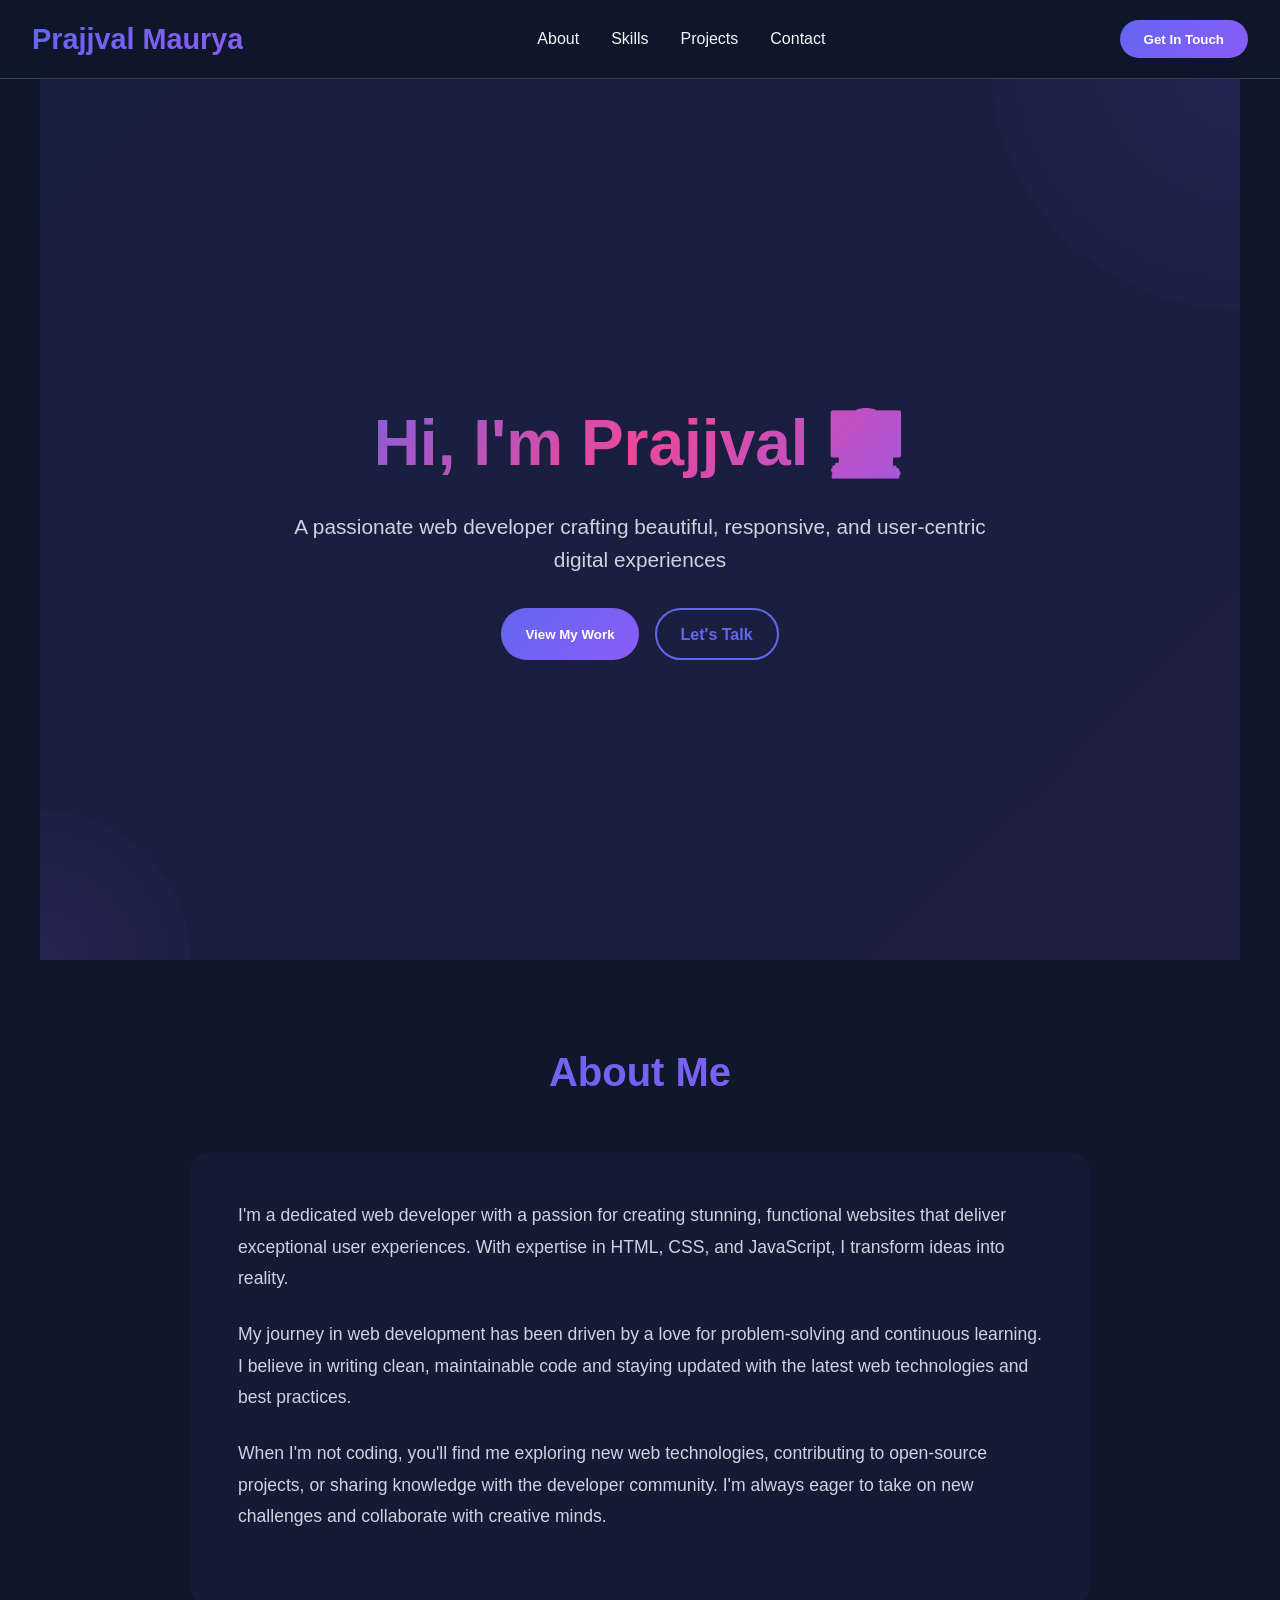
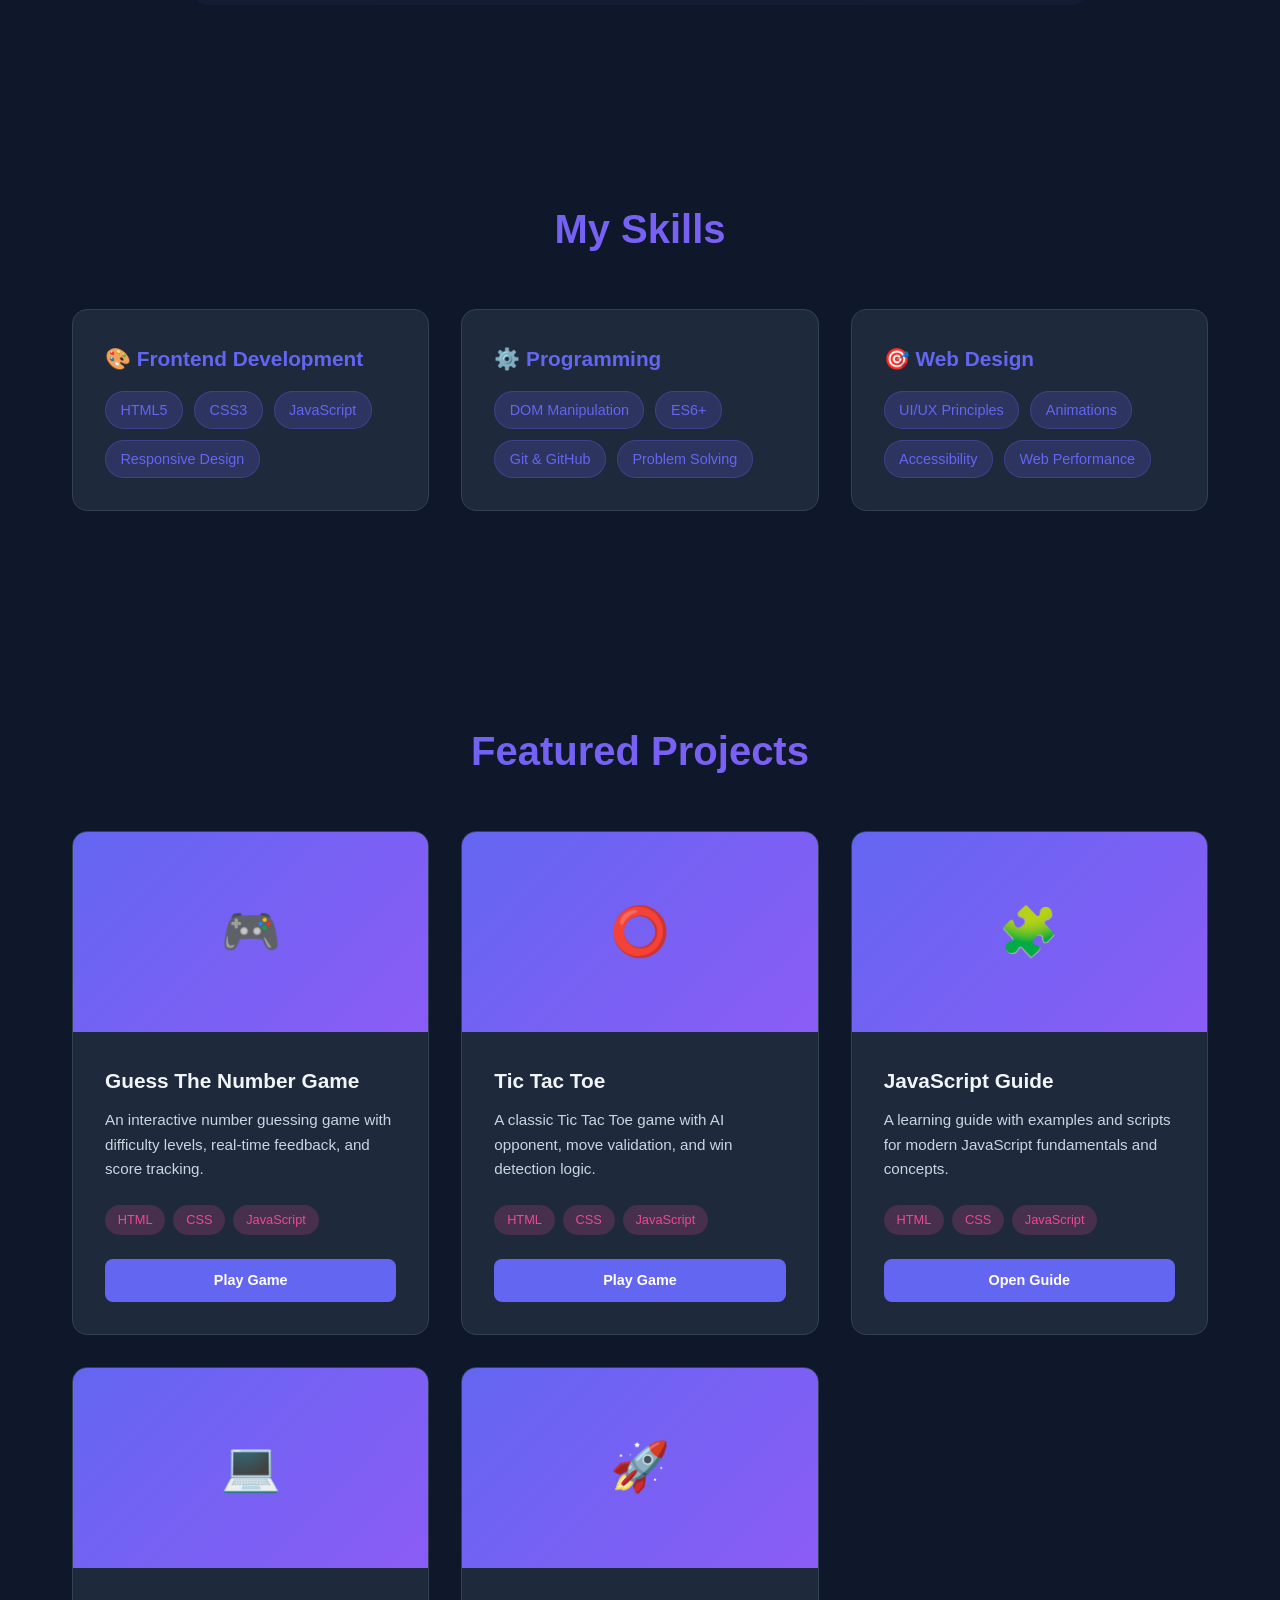
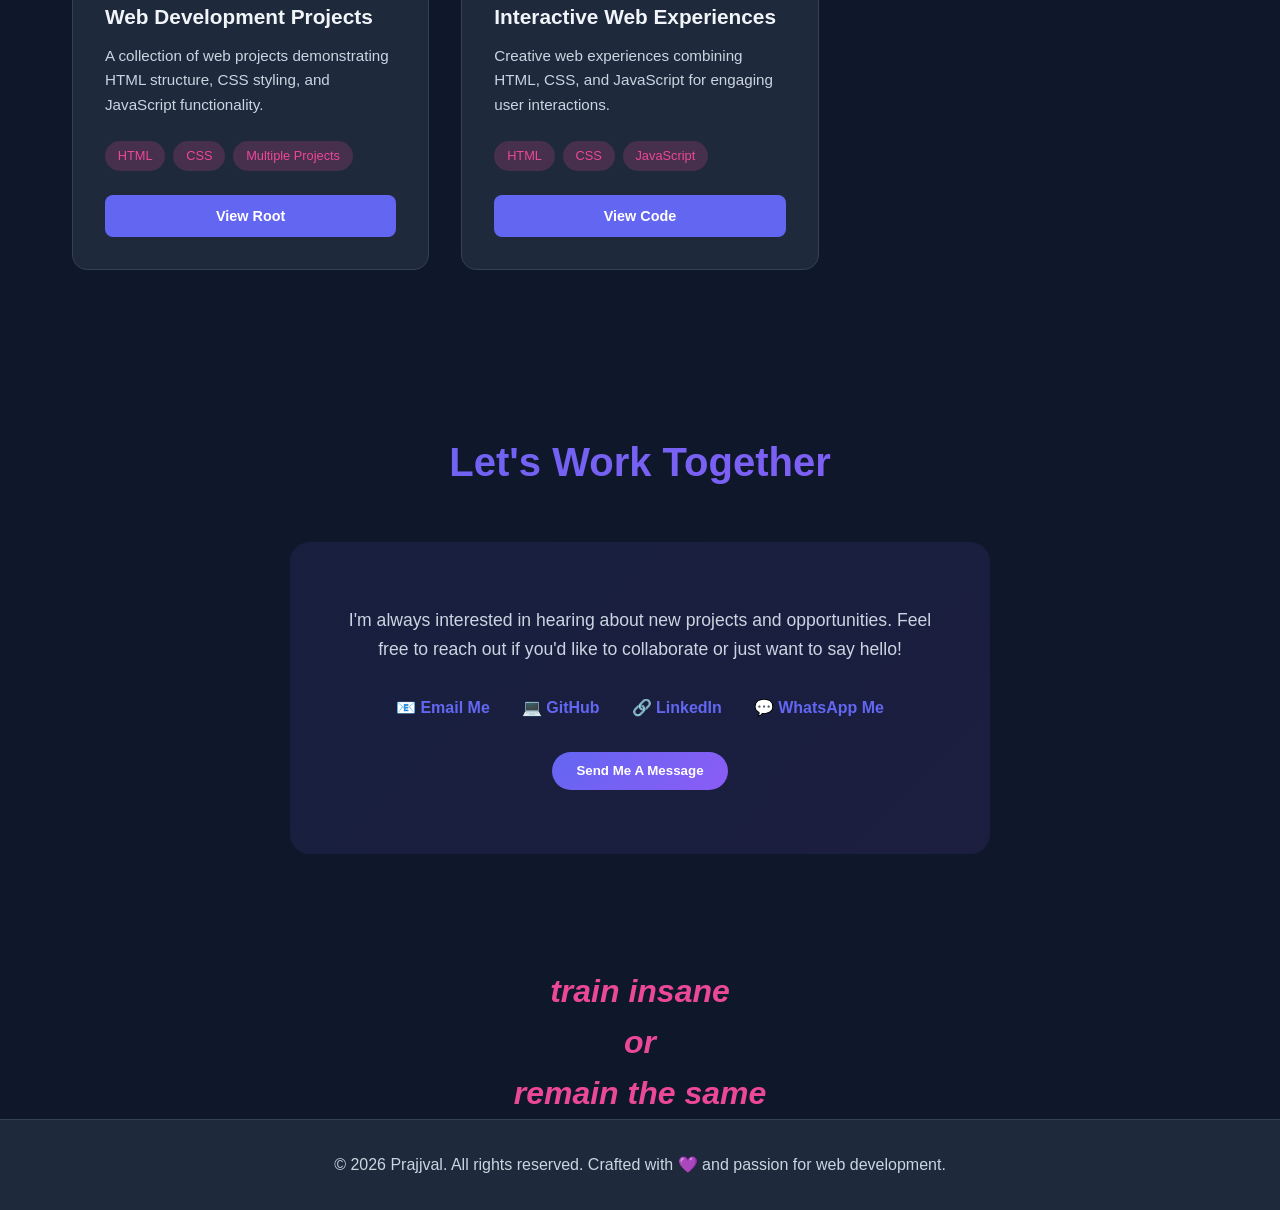
==== commit 1ef1b6ee: "Update portfolio: remove igloo-clone, add javascript-guide, fix links" ====
--- a/my-portfolio/index.html
+++ b/my-portfolio/index.html
@@ -176,11 +176,12 @@
                 <a href="mailto:prajjvalmaurya17@gmail.com" class="contact-link">📧 Email Me</a>
                 <a href="https://github.com/Prajjvalmaurya" target="_blank" class="contact-link">💻 GitHub</a>
                 <a href="https://www.linkedin.com/in/prajjval-maurya-378083308/" target="_blank" class="contact-link">🔗 LinkedIn</a>
-                <a href="https://twitter.com" target="_blank" class="contact-link">𝕏 Twitter</a>
+                <a href="https://wa.me/918765840502" target="_blank" class="contact-link">💬 WhatsApp Me</a>
             </div>
-            <button class="cta-button" onclick="alert('Thank you for your interest! Please update the email link with your actual contact information.')">Send Me A Message</button>
+            <button class="cta-button" onclick="alert('Thank you for your interest! Please use above link to get the actual contact information.')">Send Me A Message</button>
         </div>
     </section>
+    <h1><i>train insane <br>or <br> remain the same</i></h1>
 
     <!-- Footer -->
     <footer>
--- a/my-portfolio/portfolio.css
+++ b/my-portfolio/portfolio.css
@@ -574,4 +574,9 @@
 
 ::-webkit-scrollbar-thumb:hover {
     background: var(--secondary-color);
+}
+h1 {
+    text-align: center;
+    color: var(--accent-color);
+    margin-top: 2rem;
 }
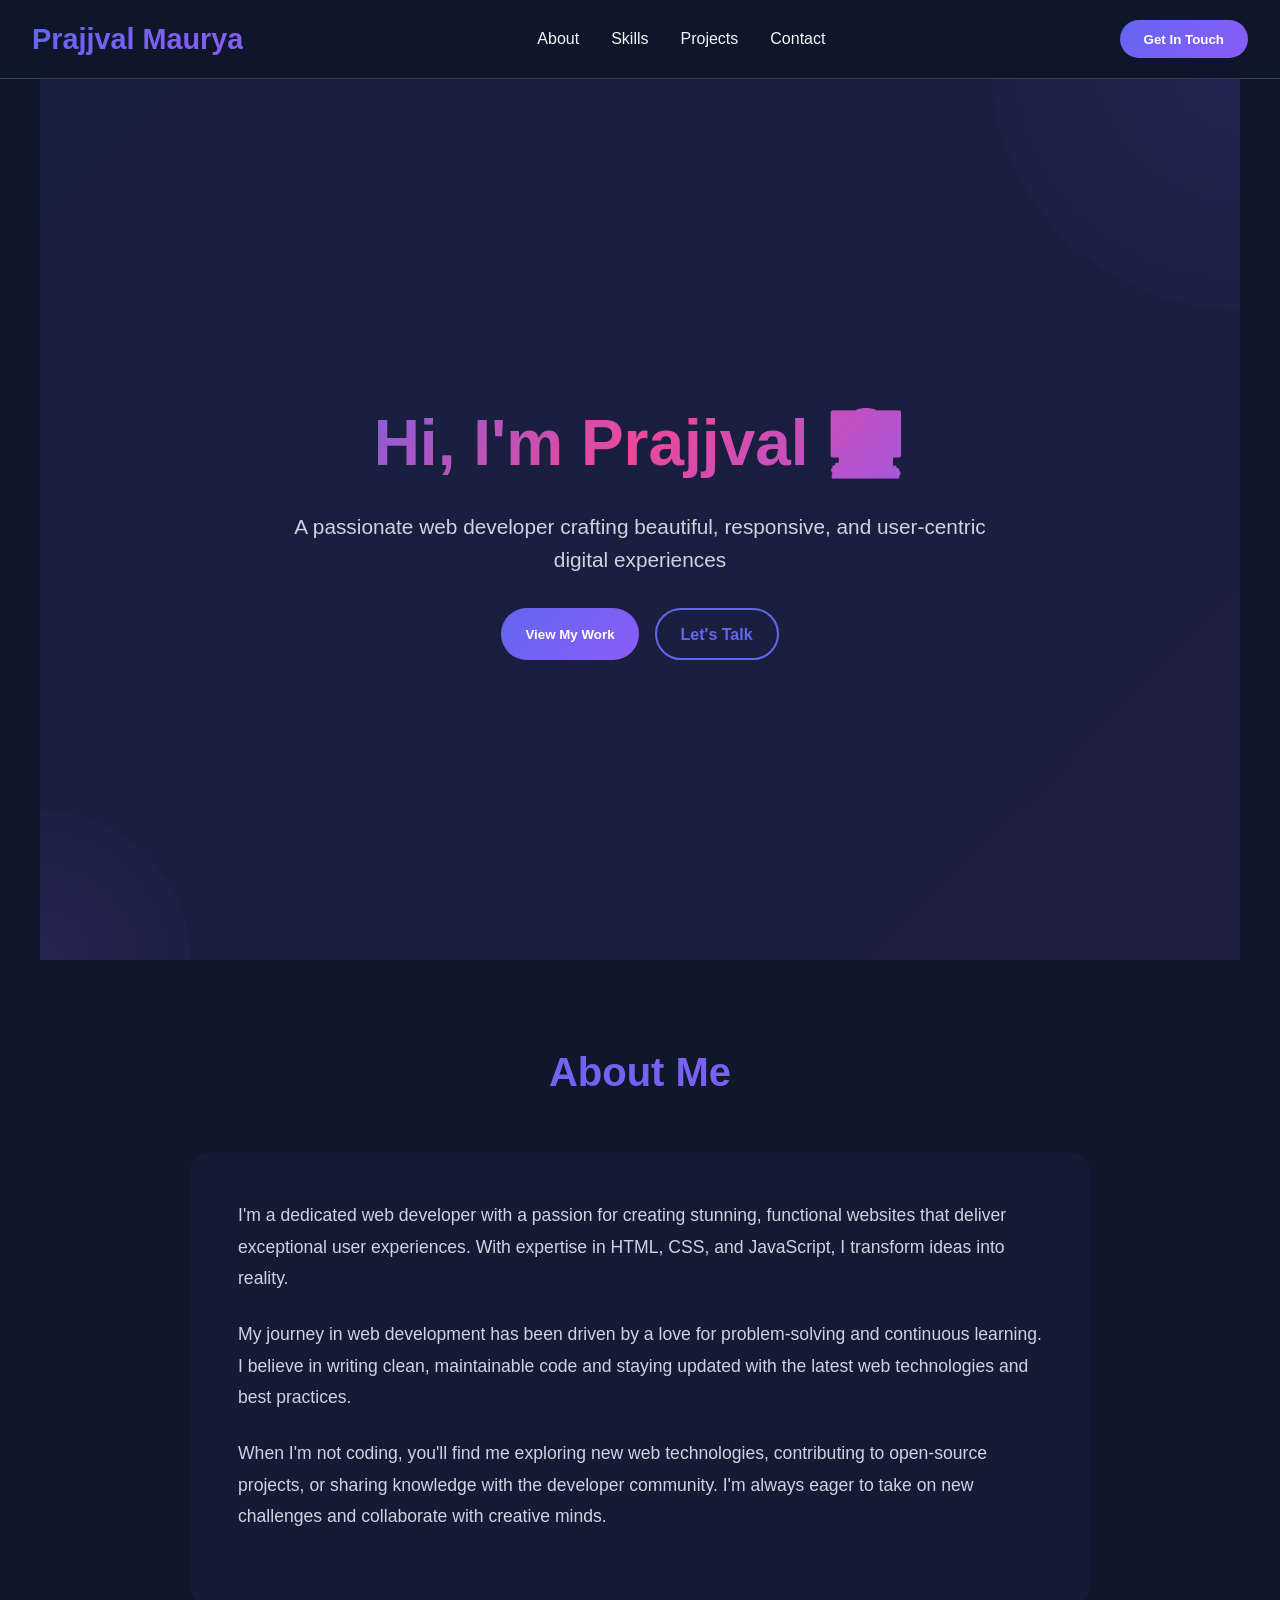
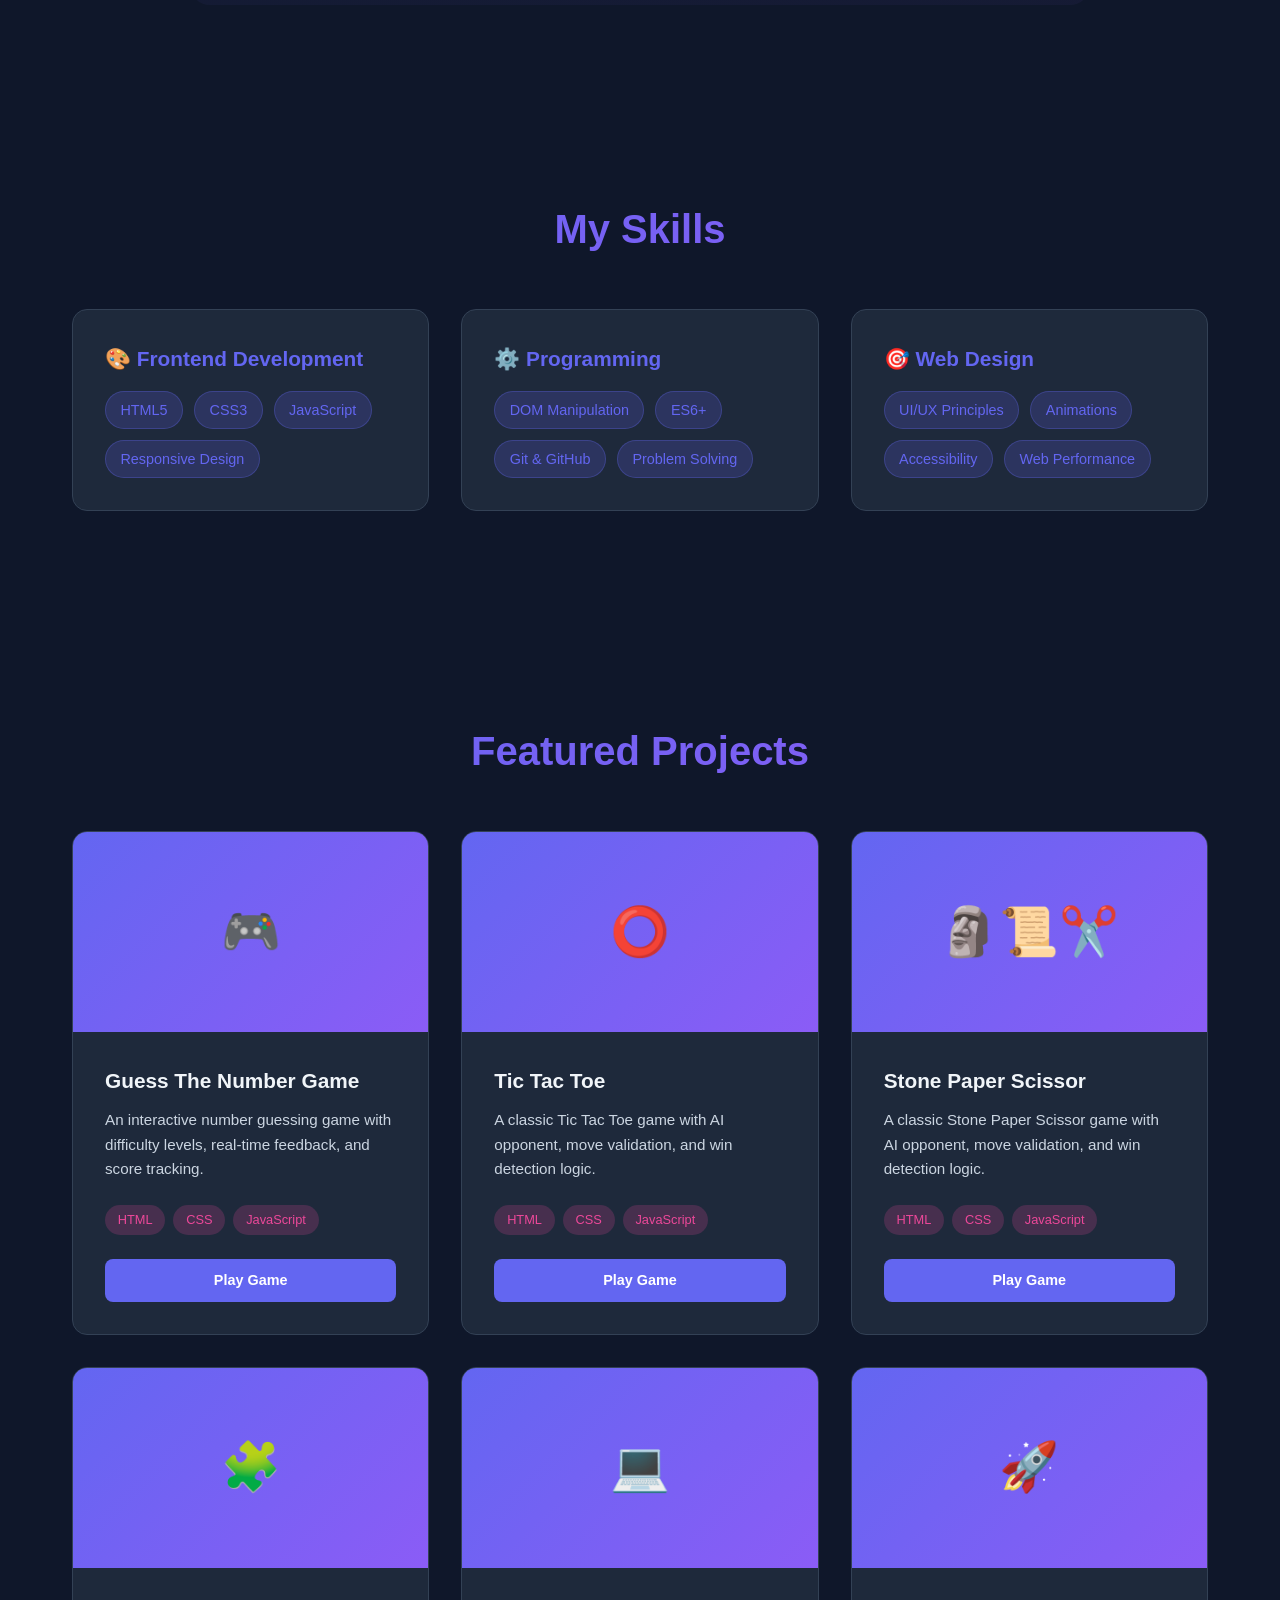
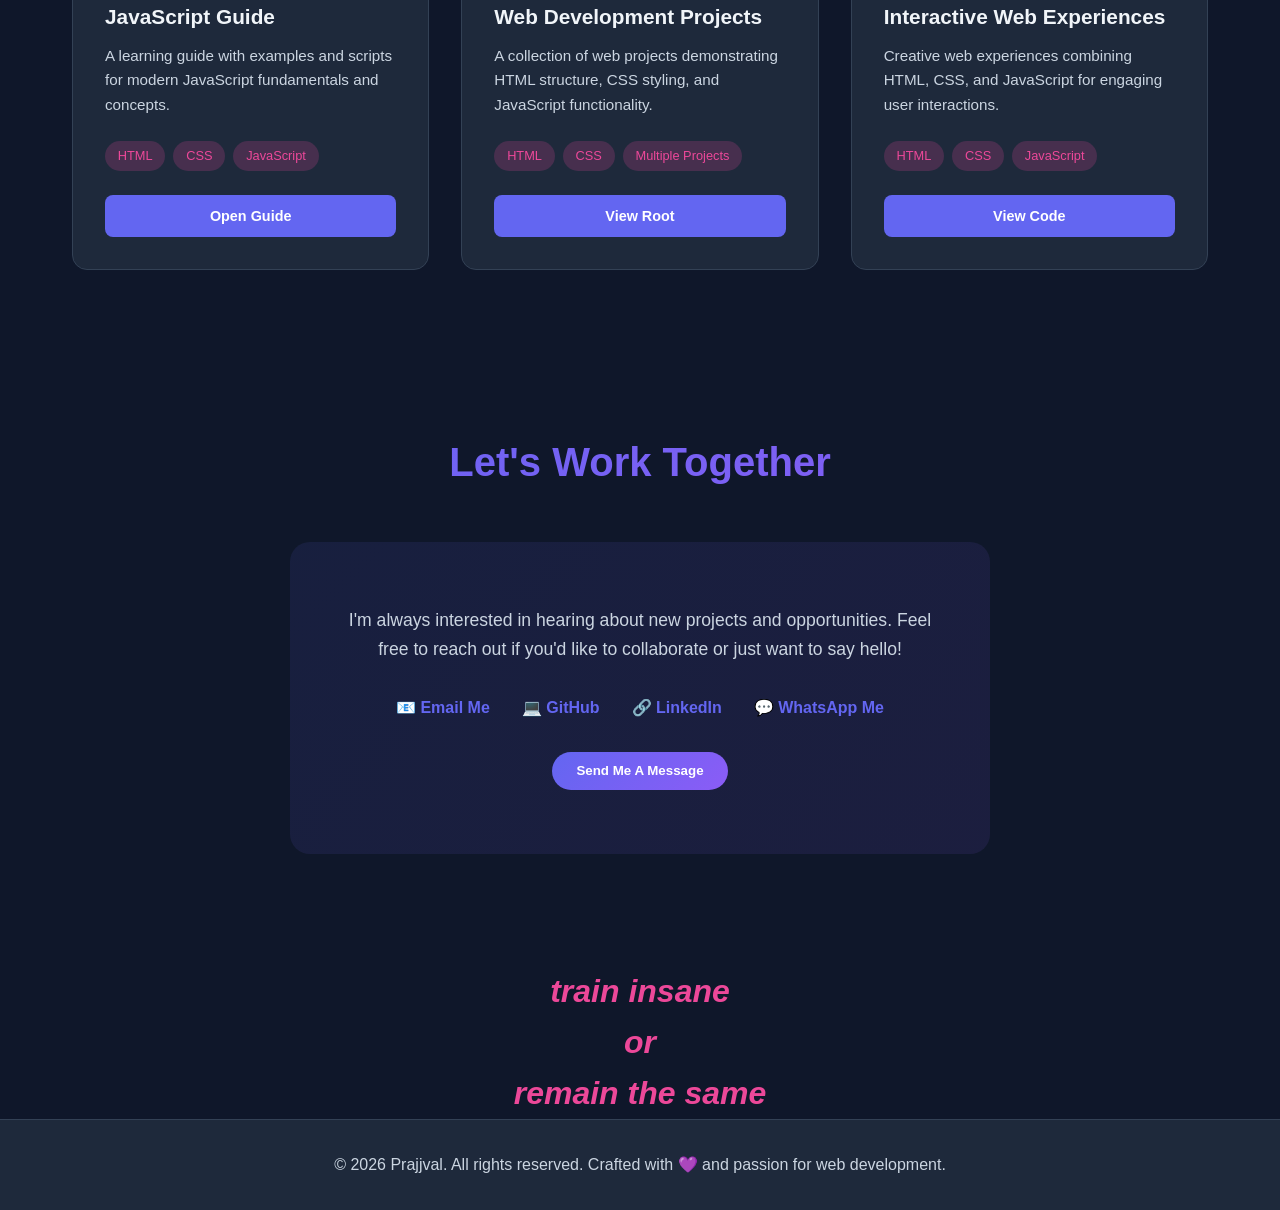
==== commit 4470fb6b: "Upload all files" ====
--- a/my-portfolio/index.html
+++ b/my-portfolio/index.html
@@ -118,6 +118,22 @@
             </div>
 
             <div class="project-card">
+                <div class="project-image">🗿📜✂️</div>
+                <div class="project-content">
+                    <h3>Stone Paper Scissor</h3>
+                    <p>A classic Stone Paper Scissor game with AI opponent, move validation, and win detection logic.</p>
+                    <div class="project-tags">
+                        <span class="project-tag">HTML</span>
+                        <span class="project-tag">CSS</span>
+                        <span class="project-tag">JavaScript</span>
+                    </div>
+                    <div class="project-links">
+                        <a href="../stone,paper,scissor/sps.html" class="live">Play Game</a>
+                    </div>
+                </div>
+            </div>
+
+            <div class="project-card">
                 <div class="project-image">🧩</div>
                 <div class="project-content">
                     <h3>JavaScript Guide</h3>
